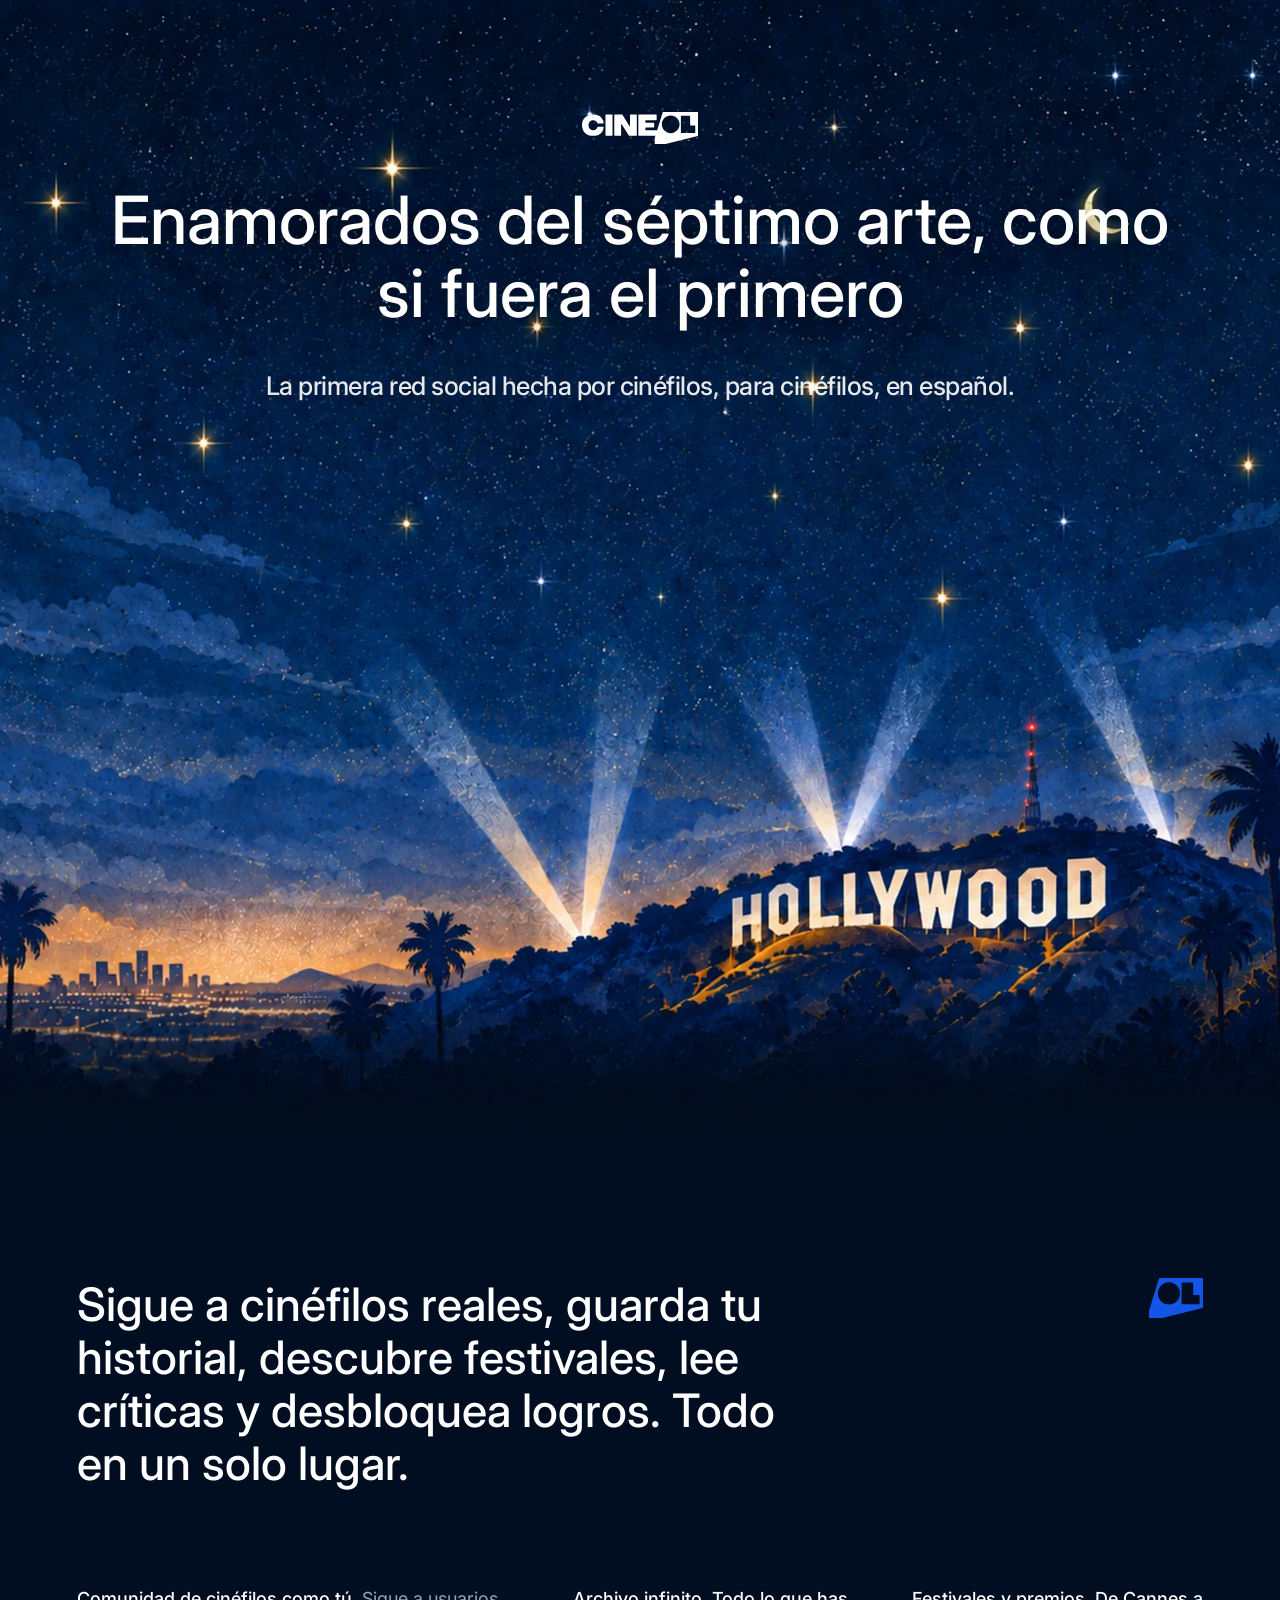
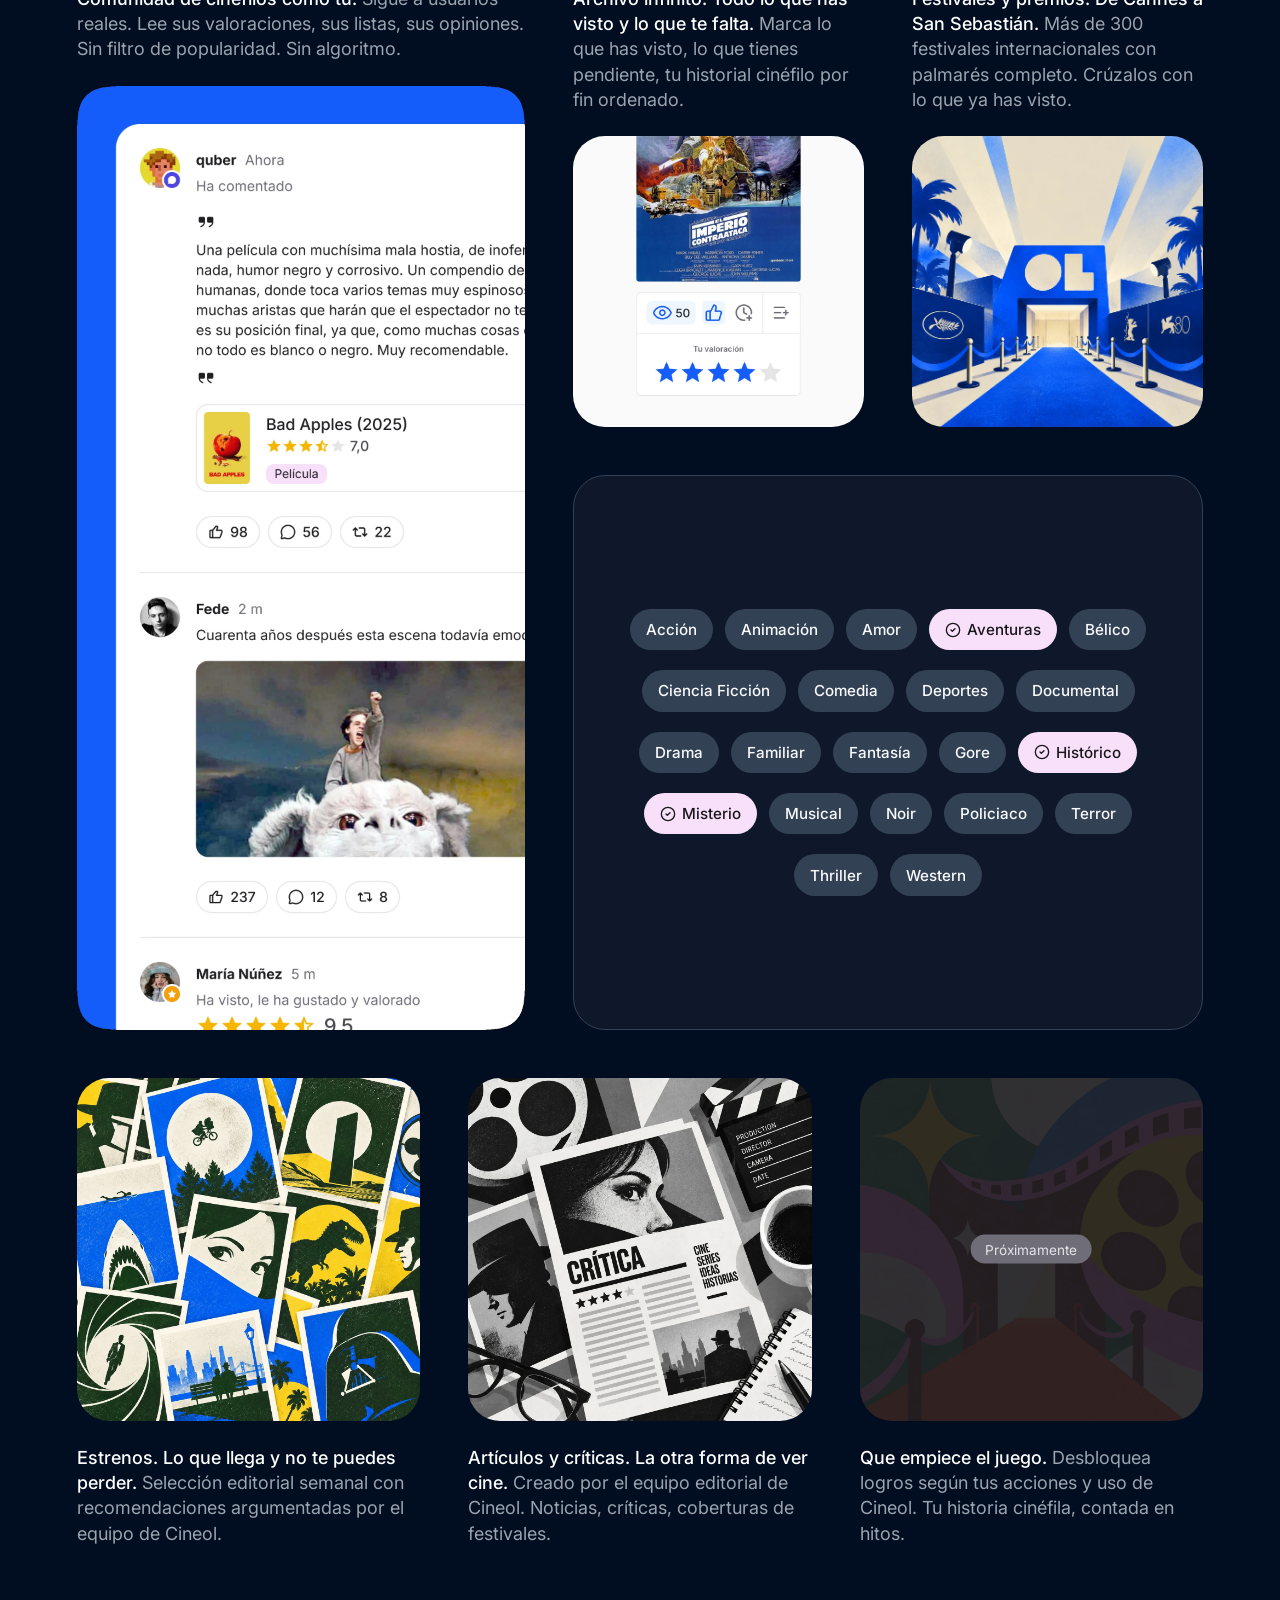
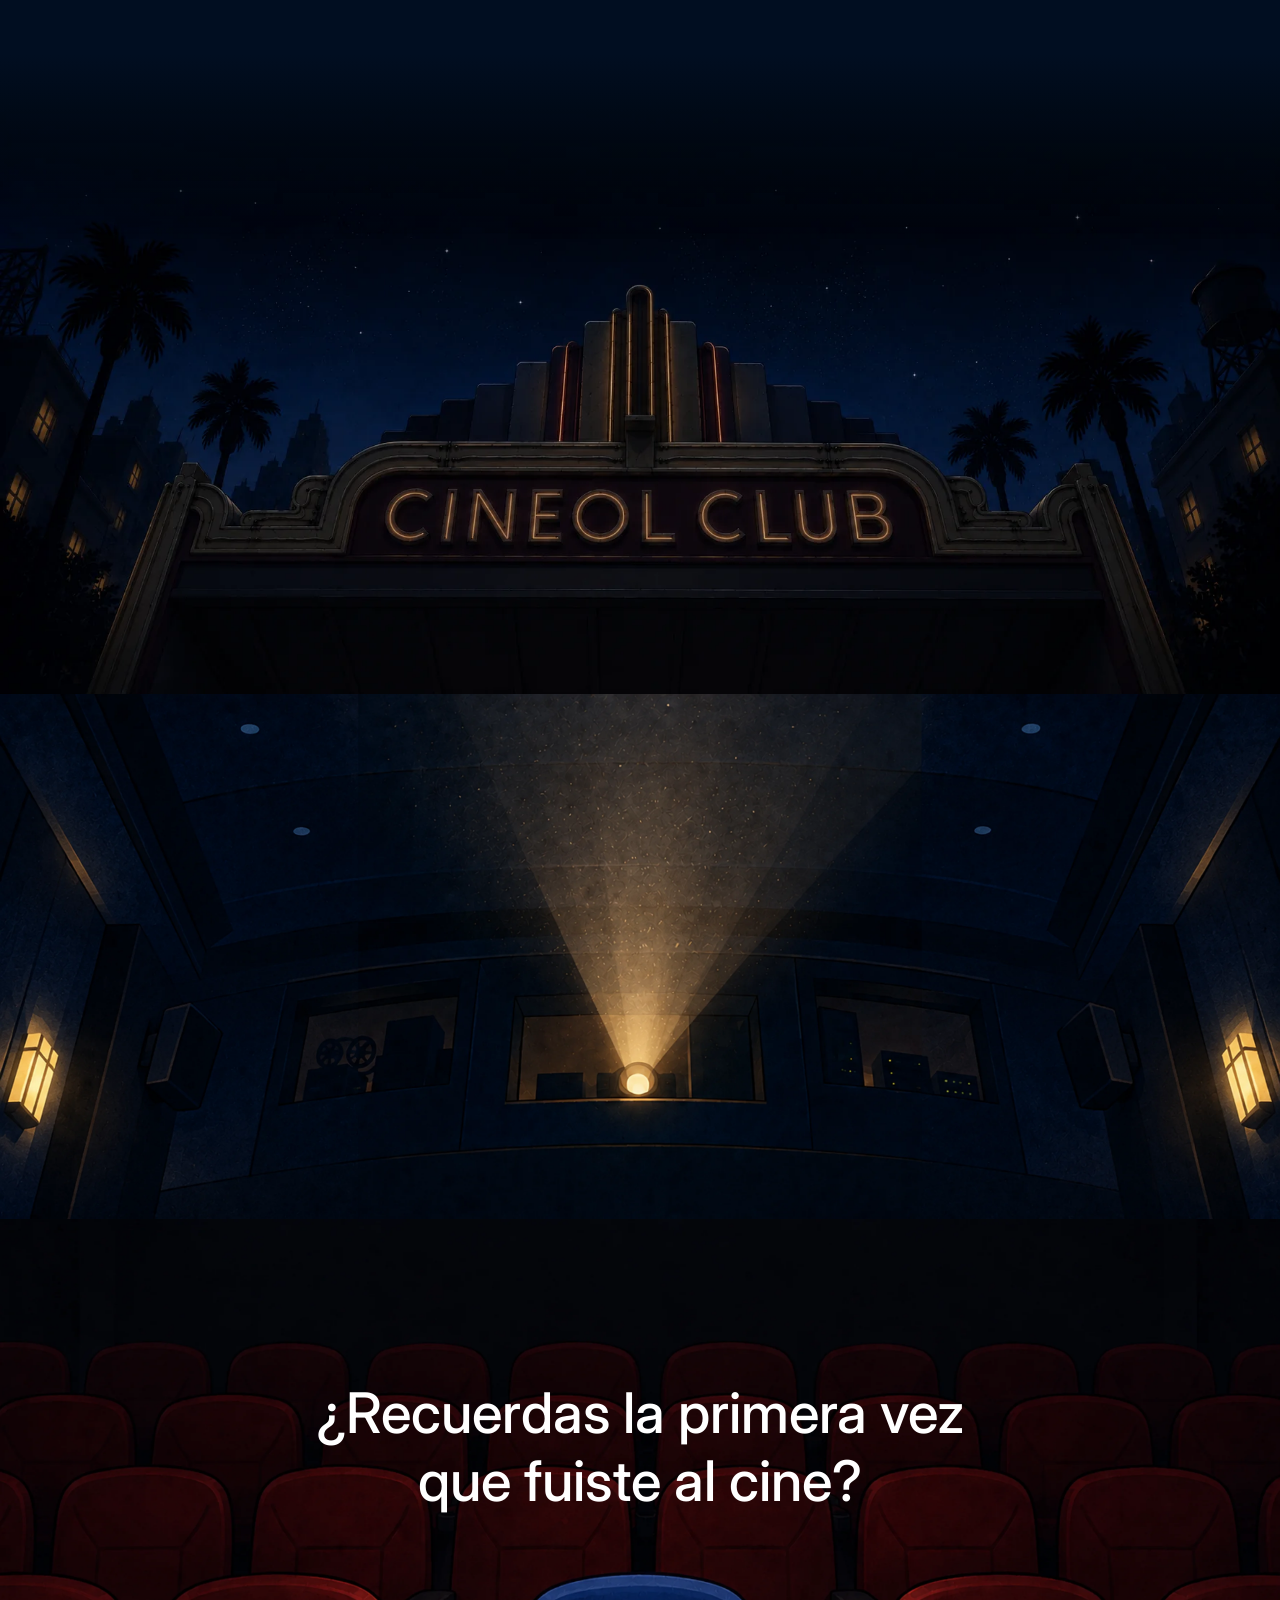
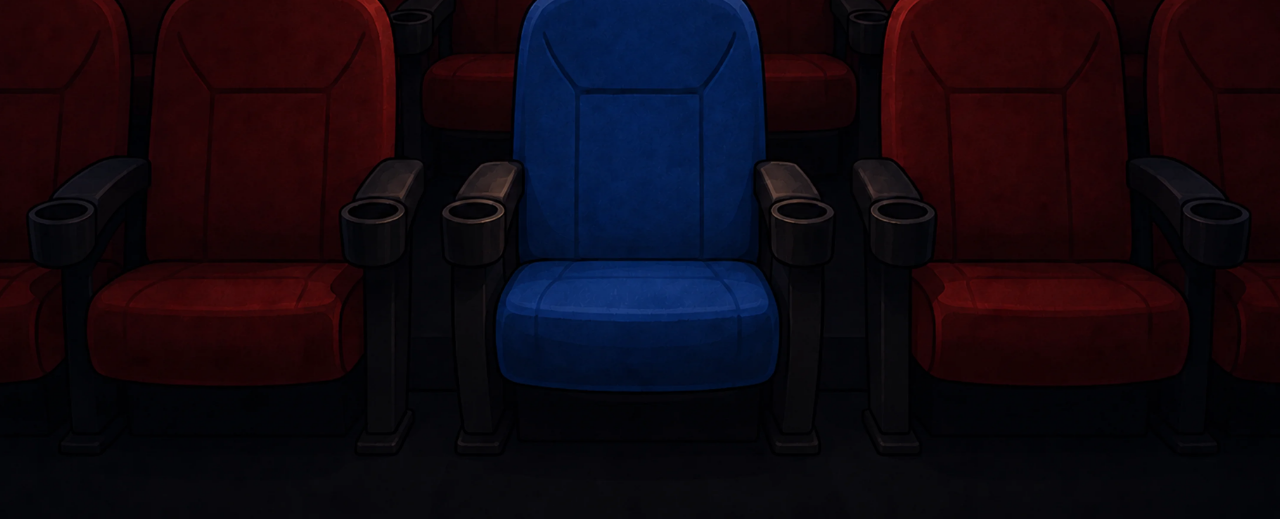
==== index.html @ 016a540c "Initial commit: Cineol landing page Prototipo estático (HTML/CSS/JS) de la landing de Cineol, constr" ====
<!DOCTYPE html>
<html lang="es">
<head>
<meta charset="UTF-8">
<meta name="viewport" content="width=device-width, initial-scale=1.0">
<title>Cineol</title>
<link rel="preconnect" href="https://fonts.googleapis.com">
<link rel="preconnect" href="https://fonts.gstatic.com" crossorigin>
<link href="https://fonts.googleapis.com/css2?family=Inter:opsz,wght@14..32,400..700&display=swap" rel="stylesheet">
<link rel="stylesheet" href="css/styles.css">
<!-- Precarga la butaca iluminada: si no, la primera vez que se llega a la
     frase final el navegador tiene que descargarla de golpe y el scroll
     parece "atascarse" justo en esa transición. -->
<link rel="preload" as="image" href="assets/3-butaca-2.webp">
</head>
<body>

  <section class="hero" id="hero">
    <img class="hero-bg" id="heroBg" src="assets/hero-bg.webp" alt="Vista nocturna del letrero de Hollywood">
    <div class="hero-content" id="heroContent">
      <img class="hero-logo" src="assets/cineol-wordmark-logo.svg" alt="Cineol">
      <h1>Enamorados del séptimo arte, como si fuera el primero</h1>
      <p>La primera red social hecha por cinéfilos, para cinéfilos, en español.</p>
    </div>
  </section>

  <section class="features" id="features">
    <div class="features-inner">

      <div class="features-heading" id="featuresHeading">
        <h2>Sigue a cinéfilos reales, guarda tu historial, descubre festivales, lee críticas y desbloquea logros. Todo en un solo lugar.</h2>
        <img class="features-heading-icon" src="assets/features-subtract-icon.svg" alt="">
      </div>

      <div class="features-grid">

        <div class="features-row features-row--top">
          <article class="feature-card feature-card--tall" data-feature>
            <p class="feature-copy"><strong>Comunidad de cinéfilos como tú.</strong> Sigue a usuarios reales. Lee sus valoraciones, sus listas, sus opiniones. Sin filtro de popularidad. Sin algoritmo.</p>
            <div class="feature-media feature-media--fill squircle"><img src="assets/features-1-feed-bg.webp" alt="Feed social de Cineol" loading="lazy"></div>
          </article>

          <div class="feature-col">
            <div class="feature-subrow">
              <article class="feature-card" data-feature>
                <p class="feature-copy"><strong>Archivo infinito. Todo lo que has visto y lo que te falta.</strong> Marca lo que has visto, lo que tienes pendiente, tu historial cinéfilo por fin ordenado.</p>
                <div class="feature-media squircle"><img src="assets/features-2-valorar-bg.webp" alt="Valorar películas en Cineol" loading="lazy"></div>
              </article>
              <article class="feature-card" data-feature>
                <p class="feature-copy"><strong>Festivales y premios. De Cannes a San Sebastián.</strong> Más de 300 festivales internacionales con palmarés completo. Crúzalos con lo que ya has visto.</p>
                <div class="feature-media squircle"><img src="assets/features-3-festivales-bg.webp" alt="Festivales en Cineol" loading="lazy"></div>
              </article>
            </div>

            <article class="feature-card feature-card--genres squircle" data-feature>
              <div class="feature-genres">
                <span class="genre-badge">Acción</span>
                <span class="genre-badge">Animación</span>
                <span class="genre-badge">Amor</span>
                <span class="genre-badge genre-badge--active"><svg viewBox="0 0 24 24" fill="none" stroke="currentColor" stroke-width="2" stroke-linecap="round" stroke-linejoin="round"><circle cx="12" cy="12" r="10"/><path d="m9 12 2 2 4-4"/></svg>Aventuras</span>
                <span class="genre-badge">Bélico</span>
                <span class="genre-badge">Ciencia Ficción</span>
                <span class="genre-badge">Comedia</span>
                <span class="genre-badge">Deportes</span>
                <span class="genre-badge">Documental</span>
                <span class="genre-badge">Drama</span>
                <span class="genre-badge">Familiar</span>
                <span class="genre-badge">Fantasía</span>
                <span class="genre-badge">Gore</span>
                <span class="genre-badge genre-badge--active"><svg viewBox="0 0 24 24" fill="none" stroke="currentColor" stroke-width="2" stroke-linecap="round" stroke-linejoin="round"><circle cx="12" cy="12" r="10"/><path d="m9 12 2 2 4-4"/></svg>Histórico</span>
                <span class="genre-badge genre-badge--active"><svg viewBox="0 0 24 24" fill="none" stroke="currentColor" stroke-width="2" stroke-linecap="round" stroke-linejoin="round"><circle cx="12" cy="12" r="10"/><path d="m9 12 2 2 4-4"/></svg>Misterio</span>
                <span class="genre-badge">Musical</span>
                <span class="genre-badge">Noir</span>
                <span class="genre-badge">Policiaco</span>
                <span class="genre-badge">Terror</span>
                <span class="genre-badge">Thriller</span>
                <span class="genre-badge">Western</span>
              </div>
            </article>
          </div>
        </div>

        <div class="features-row features-row--bottom">
          <article class="feature-card" data-feature>
            <div class="feature-media squircle"><img src="assets/features-4-estrenos-bg.webp" alt="Estrenos en Cineol" loading="lazy"></div>
            <p class="feature-copy"><strong>Estrenos. Lo que llega y no te puedes perder.</strong> Selección editorial semanal con recomendaciones argumentadas por el equipo de Cineol.</p>
          </article>
          <article class="feature-card" data-feature>
            <div class="feature-media squircle"><img src="assets/features-5-articulos-bg.webp" alt="Artículos en Cineol" loading="lazy"></div>
            <p class="feature-copy"><strong>Artículos y críticas. La otra forma de ver cine.</strong> Creado por el equipo editorial de Cineol. Noticias, críticas, coberturas de festivales.</p>
          </article>
          <article class="feature-card feature-card--upcoming" data-feature>
            <div class="feature-media squircle">
              <img src="assets/features-6-proximamente-bg.webp" alt="Logros en Cineol" loading="lazy">
              <span class="feature-badge">Próximamente</span>
            </div>
            <p class="feature-copy"><strong>Que empiece el juego.</strong> Desbloquea logros según tus acciones y uso de Cineol. Tu historia cinéfila, contada en hitos.</p>
          </article>
        </div>

      </div>
    </div>
  </section>

  <section class="cta" id="cta">

    <div class="cta-fachada">
      <img src="assets/1-fachada-bg.webp" alt="Fachada de Cineol Club" loading="lazy">
    </div>

    <div class="cta-projector">
      <img class="cta-projector-base" src="assets/2-sala-proyector-1.webp" alt="Sala de proyección de Cineol" loading="lazy">
      <img class="cta-projector-frame is-active" src="assets/2-sala-proyector-1.webp" alt="" data-frame loading="lazy">
      <img class="cta-projector-frame" src="assets/2-sala-proyector-2.webp" alt="" data-frame loading="lazy">
      <img class="cta-projector-frame" src="assets/2-sala-proyector-3.webp" alt="" data-frame loading="lazy">
    </div>

    <div class="seats-wrapper" id="seatsWrapper">
      <a class="seats-pin" id="seatsPin" href="#" aria-label="Entrar en Cineol">
        <!-- TODO: sustituir href por la URL real de entrada a Cineol -->
        <img class="seats-bg" id="seatsBg" src="assets/3-butaca-1.webp" alt="Butacas de cine, una de ellas en azul">
        <div class="seats-overlay">
          <p class="seats-line" id="seatsLine"></p>
          <div class="seats-welcome" id="seatsWelcome">
            <h2>Bienvenido a Cineol</h2>
            <p>Aquí tienes tu sitio.</p>
          </div>
        </div>
        <span class="seats-cue" id="seatsCue">Pulsa sobre la butaca</span>
      </a>
    </div>

  </section>

  <script src="js/main.js"></script>
</body>
</html>
---- css/styles.css ----
:root {
  /* Tokens de marca extraídos del archivo de Figma de Cineol */
  --cineol-black: #201f23;
  --cineol-white: #ffffff;
  --cineol-border: #e5e5e5;
  --cineol-secondary: #4c4b53;
  --cineol-placeholder: #6f6d78;
  --cineol-brand-blue: #155dfc;
  --blue-50: #eff6ff;
  --gray-400: #9ca3af;
  --pink-utility: #f9e0fa;
  --neutral-700: #404040;
  --zinc-200: #e4e4e7;
  --zinc-900: #18181b;
  --slate-900: #0f172a;
  --slate-700: #334155;
  --slate-50: #f8fafc;
}

* { margin: 0; padding: 0; box-sizing: border-box; }
/* min-height (no height): con "height:100%" en un documento cuyo contenido
   desborda el viewport, el motor trata el body como si midiera solo 1 viewport
   a efectos de "position:sticky", y el Hero (100vh) se queda sin margen para
   pegarse — por eso no se quedaba fijo al hacer scroll. */
html, body { min-height: 100%; }
body {
  font-family: "Inter", -apple-system, BlinkMacSystemFont, "Segoe UI", sans-serif;
  background: #000000; /* negro real de la página, no el token de componente */
}

section {
  position: sticky;
  top: 0;
  height: 100vh;
  width: 100%;
  overflow: hidden;
}

/* ---- HERO ---- */
/* Alto fijo en vh (no en función del ancho de la imagen): así el punto en el
   que aparece el letrero es siempre el mismo, sea cual sea la forma de la
   ventana. object-fit:cover rellena ese alto recortando los laterales si
   hace falta, pero nunca encoge ni deja bordes vacíos. Sigue sin sticky:
   es más alto que 1 viewport y fluye con normalidad en el documento. */
.hero {
  position: relative;
  top: auto;
  height: 130vh;
  overflow: hidden;
  z-index: 1;
  background: #000000;
}
/* Funde el borde inferior de la ilustración (no es negro puro) con el
   fondo de Features, para que no se note el corte entre secciones. */
.hero::after {
  content: "";
  position: absolute;
  bottom: 0;
  left: 0;
  width: 100%;
  height: 20vh;
  background: linear-gradient(to bottom, transparent, #010e21);
  pointer-events: none;
}
.hero-bg {
  position: absolute;
  top: 0;
  left: 0;
  display: block;
  width: 100%;
  height: 100%;
  object-fit: cover;
  object-position: top center;
  user-select: none;
  pointer-events: none;
}
.hero-content {
  position: absolute; /* superpuesto sobre hero-bg, no empuja su altura */
  top: 0;
  left: 0;
  width: 100%;
  text-align: center;
  color: white;
  display: flex;
  flex-direction: column;
  align-items: center;
  gap: 2.5rem;
  padding: 112px 1.5rem 0;
}
.hero-logo {
  height: 32px;
  width: auto;
}
.hero-content h1 {
  font-family: "Inter", sans-serif;
  font-weight: 500;
  font-size: clamp(2.2rem, 5.2vw, 5rem);
  line-height: 1.1;
  text-shadow: 0 4px 24px rgba(0, 0, 0, 0.4);
  max-width: 1108px;
}
.hero-content p {
  font-weight: 500;
  font-size: clamp(1.1rem, 2vw, 2rem);
  letter-spacing: -0.02em;
  opacity: 0.9;
}

/* ---- FEATURES ---- */
/* Anula la regla genérica sticky/100vh: esta sección crece con su contenido
   (grid bento de varias filas), solo el Hero necesita quedarse fijado detrás. */
.features {
  position: relative;
  top: auto;
  height: auto;
  min-height: 100vh;
  overflow: visible;
  z-index: 2;
  background: #010e21;
  color: white;
  padding: 12vh 6vw;
}
.features-inner {
  display: flex;
  flex-direction: column;
  gap: 96px;
  max-width: 1440px;
  margin: 0 auto;
}
.features-heading {
  display: flex;
  align-items: flex-start;
  justify-content: space-between;
  gap: 2rem;
}
.features-heading h2,
.features-heading-icon {
  opacity: 0;
  transform: translateY(24px);
  transition: opacity 0.8s ease, transform 0.8s ease;
}
.features-heading-icon {
  transition-delay: 0.2s; /* el icono entra un poco después que el título */
}
.features-heading.visible h2 {
  opacity: 1;
  transform: translateY(0);
}
.features-heading.visible .features-heading-icon {
  opacity: 0.9;
  transform: translateY(0);
}
.features-heading h2 {
  font-family: "Inter", sans-serif;
  font-weight: 500;
  font-size: clamp(1.8rem, 3.6vw, 3.5rem);
  line-height: 1.15;
  max-width: 728px;
}
.features-heading-icon {
  flex-shrink: 0;
  height: 40px;
  width: auto;
}

.features-grid {
  display: flex;
  flex-direction: column;
  gap: 3rem;
}
.features-row {
  display: flex;
  gap: 3rem;
}
.features-row--top {
  align-items: stretch;
}
.feature-col {
  flex: 1 1 0;
  display: flex;
  flex-direction: column;
  gap: 3rem;
}
.feature-subrow {
  display: flex;
  gap: 3rem;
}

/* Tarjetas: base común */
.feature-card {
  display: flex;
  flex-direction: column;
  gap: 1.5rem;
  opacity: 0;
  transform: translateY(28px); /* entra desde abajo, desplazamiento sutil */
  transition: opacity 0.7s ease, transform 0.7s ease;
  transition-delay: var(--reveal-delay, 0s);
}
.feature-card.visible {
  opacity: 1;
  transform: translateY(0);
}
.feature-copy {
  font-size: 1.125rem;
  line-height: 1.4;
  color: var(--gray-400);
}
.feature-copy strong {
  color: white;
  font-weight: 500;
}
/* Squircle: esquinas suaves y continuas tipo iOS. Un mask SVG estirado al
   100%/100% de cada caja distorsiona en óvalo las cajas no cuadradas (lo
   probé y se veía fatal), así que en su lugar se usa un border-radius
   generoso con una curva ligeramente más suave que el arco por defecto
   (aproximación práctica; el "corner smoothing" exacto de Figma no es
   replicable 1:1 en CSS estándar sin un mask por-elemento). */
.squircle {
  border-radius: 32px; /* radio real de Figma */
  /* Esquina squircle (continuidad tipo iOS) vía CSS nativo: si el navegador
     no soporta "corner-shape" (aún experimental, solo Chromium reciente),
     esta línea se ignora sin más y se queda el border-radius normal. */
  corner-shape: squircle;
}
.feature-media {
  position: relative;
  overflow: hidden;
  aspect-ratio: 1 / 1;
}
.feature-media img {
  width: 100%;
  height: 100%;
  object-fit: cover;
  display: block;
}

/* Tarjeta alta (columna izquierda, fila superior) */
.feature-card--tall {
  flex: 0 0 448px;
  max-width: 448px;
}
.feature-card--tall .feature-media--fill {
  flex: 1;
  aspect-ratio: auto;
}
.features-row--top .feature-col .feature-subrow .feature-card {
  flex: 1 1 0;
}

/* Tarjeta de géneros (badges, sin imagen): ocupa todo el alto disponible
   de la columna (flex:1) y centra el contenido dentro. */
.feature-card--genres {
  flex: 1;
  background: var(--slate-900);
  border: 1px solid var(--slate-700);
  padding: 2.5rem;
  align-items: center;
  justify-content: center;
}
.feature-genres {
  display: flex;
  flex-wrap: wrap;
  gap: 20px 12px; /* fila 20px, columna 12px - medidas reales de Figma */
  justify-content: center;
  align-content: center;
}
.genre-badge {
  background: var(--slate-700);
  color: var(--slate-50);
  padding: 0.7rem 1rem;
  border-radius: 9999px;
  font-size: 0.95rem;
  font-weight: 500;
  white-space: nowrap;
  display: inline-flex;
  align-items: center;
  gap: 0.4rem;
}
.genre-badge--active {
  background: var(--pink-utility);
  color: var(--zinc-900);
}
.genre-badge svg {
  width: 16px;
  height: 16px;
  flex-shrink: 0;
}

/* Fila inferior: 3 tarjetas iguales */
.features-row--bottom .feature-card {
  flex: 1 1 0;
}

/* Logros / Próximamente: la imagen apenas se intuye, fundida con el fondo.
   El fondo de esta tarjeta concreta es --cineol-black (#201f23), el mismo
   token que usa Figma en esta capa - no el negro puro de la página. */
.feature-card--upcoming .feature-media {
  background: var(--cineol-black);
}
.feature-card--upcoming .feature-media img {
  opacity: 0.08;
}
.feature-badge {
  position: absolute;
  top: 50%;
  left: 50%;
  transform: translate(-50%, -50%);
  background: var(--cineol-placeholder);
  color: var(--zinc-200);
  padding: 0.4rem 0.9rem;
  border-radius: 9999px;
  font-size: 0.85rem;
  white-space: nowrap;
}

@media (max-width: 900px) {
  .features-row,
  .feature-subrow {
    flex-direction: column;
  }
  .feature-card--tall {
    flex-basis: auto;
    max-width: none;
  }
  .features-heading {
    flex-direction: column-reverse;
  }
}

/* ---- CTA ---- */
/* Igual que Features: anula sticky/100vh genérico, este bloque contiene
   varias piezas (fachada, proyector, butacas) y su propio tramo pinned. */
.cta {
  position: relative;
  top: auto;
  height: auto;
  overflow: visible;
  z-index: 3;
  background: #000000;
}

.cta-fachada,
.cta-projector {
  width: 100%;
  line-height: 0;
}
.cta-fachada {
  position: relative;
}
/* Funde el fondo de Features con la parte superior de la fachada (tampoco
   es de un negro puro), para que no se note el corte entre secciones. */
.cta-fachada::before {
  content: "";
  position: absolute;
  top: 0;
  left: 0;
  width: 100%;
  height: 20vh;
  background: linear-gradient(to bottom, #010e21, transparent);
  pointer-events: none;
  z-index: 1;
}
.cta-fachada img,
.cta-projector-base,
.cta-projector-frame {
  width: 100%;
  display: block;
}

.cta-projector {
  position: relative;
}
.cta-projector-base {
  position: relative; /* fija la altura real del contenedor; nunca cambia */
}
/* Solo el haz de luz (franja central) hace crossfade entre frames; el resto
   de la imagen (lámparas de pared, ventanas de proyección) viene siempre
   de .cta-projector-base y no se mueve. El % debe cubrir el cono de luz
   en su punto más ancho (arriba) sin llegar a las lámparas de los lados. */
.cta-projector-frame {
  position: absolute;
  top: 0;
  left: 0;
  opacity: 0;
  clip-path: inset(0 28% 0 28%);
  transition: opacity 0.1s ease;
}
.cta-projector-frame.is-active {
  opacity: 1;
}

/* ---- Butacas: ciclo automático de frases (última sección, sin más
   contenido debajo, así que no hace falta bloquear el scroll a mano: al
   llegar aquí ya se está en el final del documento). ---- */
.seats-wrapper {
  position: relative;
  height: 100vh;
}
.seats-pin {
  position: sticky;
  top: 0;
  height: 100vh;
  display: block;
  overflow: hidden;
  text-decoration: none;
  pointer-events: none; /* solo se activa el click en el estado final */
}
.seats-pin.is-final {
  pointer-events: auto;
  cursor: pointer;
}
.seats-bg {
  position: absolute;
  inset: 0;
  width: 100%;
  height: 100%;
  object-fit: cover;
  object-position: bottom center;
}
.seats-overlay {
  position: absolute;
  inset: 0;
  text-align: center;
  color: white;
}
/* .seats-line y .seats-welcome comparten exactamente la misma posición
   (superpuestos vía position:absolute) para que el usuario siempre lea el
   texto principal a la misma altura, sea cual sea la frase activa.
   Posición anclada a la butaca, no a un px fijo: la butaca azul del asset
   siempre aparece al 39.53vh de la imagen (constante, medido por color de
   píxel - object-fit:cover con height:100vh hace que ese % no varíe con la
   resolución). El bloque de 3 líneas (192px de alto en desktop, ver abajo)
   debe terminar 16px por encima de ese punto, de ahí "39.53vh - 196px". */
.seats-line,
.seats-welcome {
  position: absolute;
  top: calc(39.53vh - 196px);
  left: 50%;
  transform: translateX(-50%);
  width: 100%;
}
.seats-line {
  font-size: 56px;
  font-weight: 500;
  max-width: 720px;
  margin: 0 auto;
  padding: 0 1.5rem;
  opacity: 0;
  transition: opacity 0.4s ease;
}
.seats-line.is-visible {
  opacity: 1;
}
/* "Bienvenido a Cineol" y "Aquí tienes tu sitio" animan por separado y
   escalonados (igual que "Pulsa sobre la butaca"): título primero,
   subtítulo 0.15s después. */
.seats-welcome h2,
.seats-welcome p {
  opacity: 0;
  transform: translateY(10px);
  transition: opacity 0.6s ease, transform 0.6s ease;
}
.seats-welcome h2 {
  font-size: 56px;
  font-weight: 500;
}
.seats-welcome p {
  margin-top: 0.5rem;
  font-size: 40px;
  font-weight: 400;
  transition-delay: 0.15s;
}
.seats-welcome.is-visible h2 {
  opacity: 1;
  transform: translateY(0);
}
.seats-welcome.is-visible p {
  opacity: 0.8;
  transform: translateY(0);
}
/* Encima de la butaca azul, no debajo - despejada de su silueta */
.seats-cue {
  position: absolute;
  left: 50%;
  top: calc(39.53vh - 38px);
  transform: translateX(-50%) translateY(10px); /* entra con un pequeño desplazamiento hacia arriba, como las features */
  color: rgba(255, 255, 255, 0.4);
  font-size: 18px;
  font-weight: 700;
  opacity: 0;
  transition: opacity 0.6s ease, transform 0.6s ease;
}
.seats-cue.is-visible {
  opacity: 1;
  transform: translateX(-50%) translateY(0);
}

/* Los tamaños de fuente se reducen en móvil (si no, "Pulsa sobre la butaca"
   no cabía sin solaparse con "Aquí tienes tu sitio"). El bloque, ya más
   bajo (137px vs 180px en desktop), sigue anclado a la misma butaca al
   39.53vh, terminando igualmente 16px por encima de ella. */
@media (max-width: 600px) {
  .seats-line,
  .seats-welcome h2 {
    font-size: 32px;
  }
  .seats-welcome p {
    font-size: 22px;
  }
  .seats-line,
  .seats-welcome {
    top: calc(39.53vh - 153px);
  }
  .seats-cue {
    font-size: 14px;
    top: calc(39.53vh - 33px);
  }
}
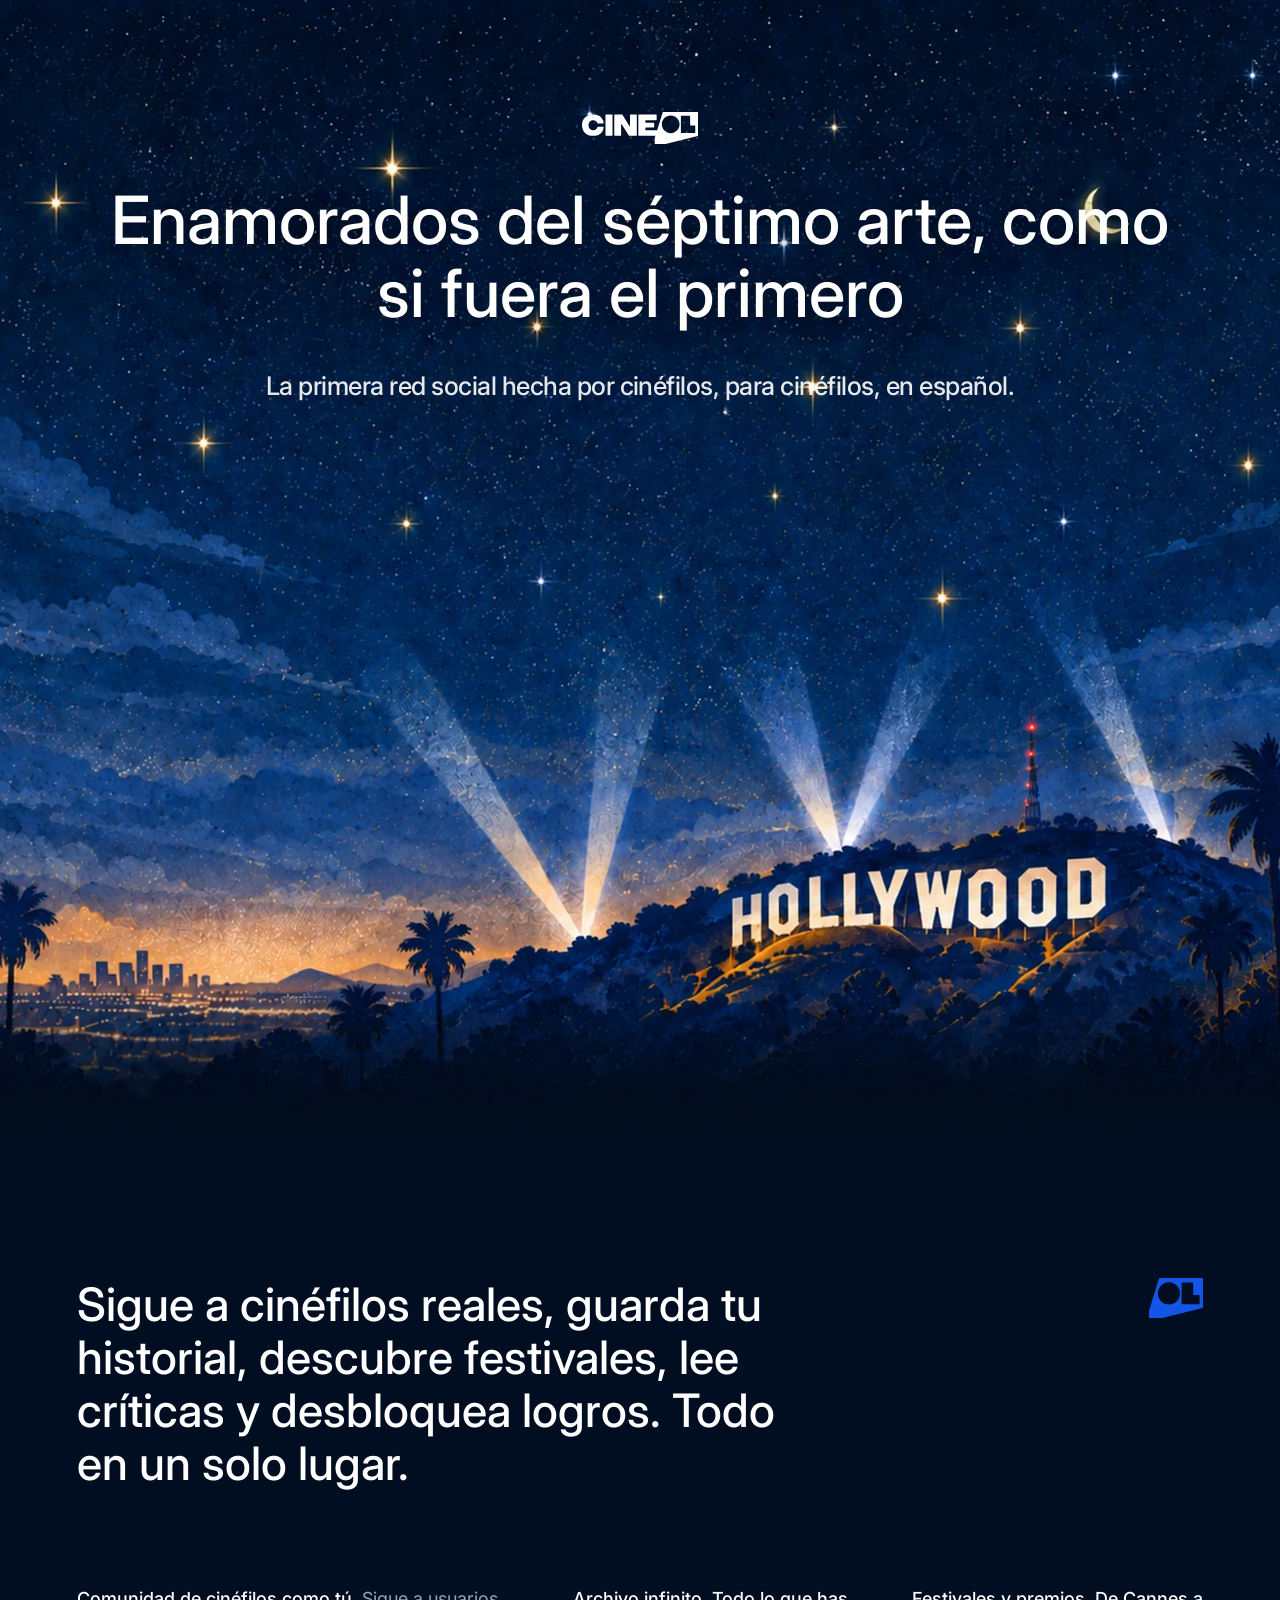
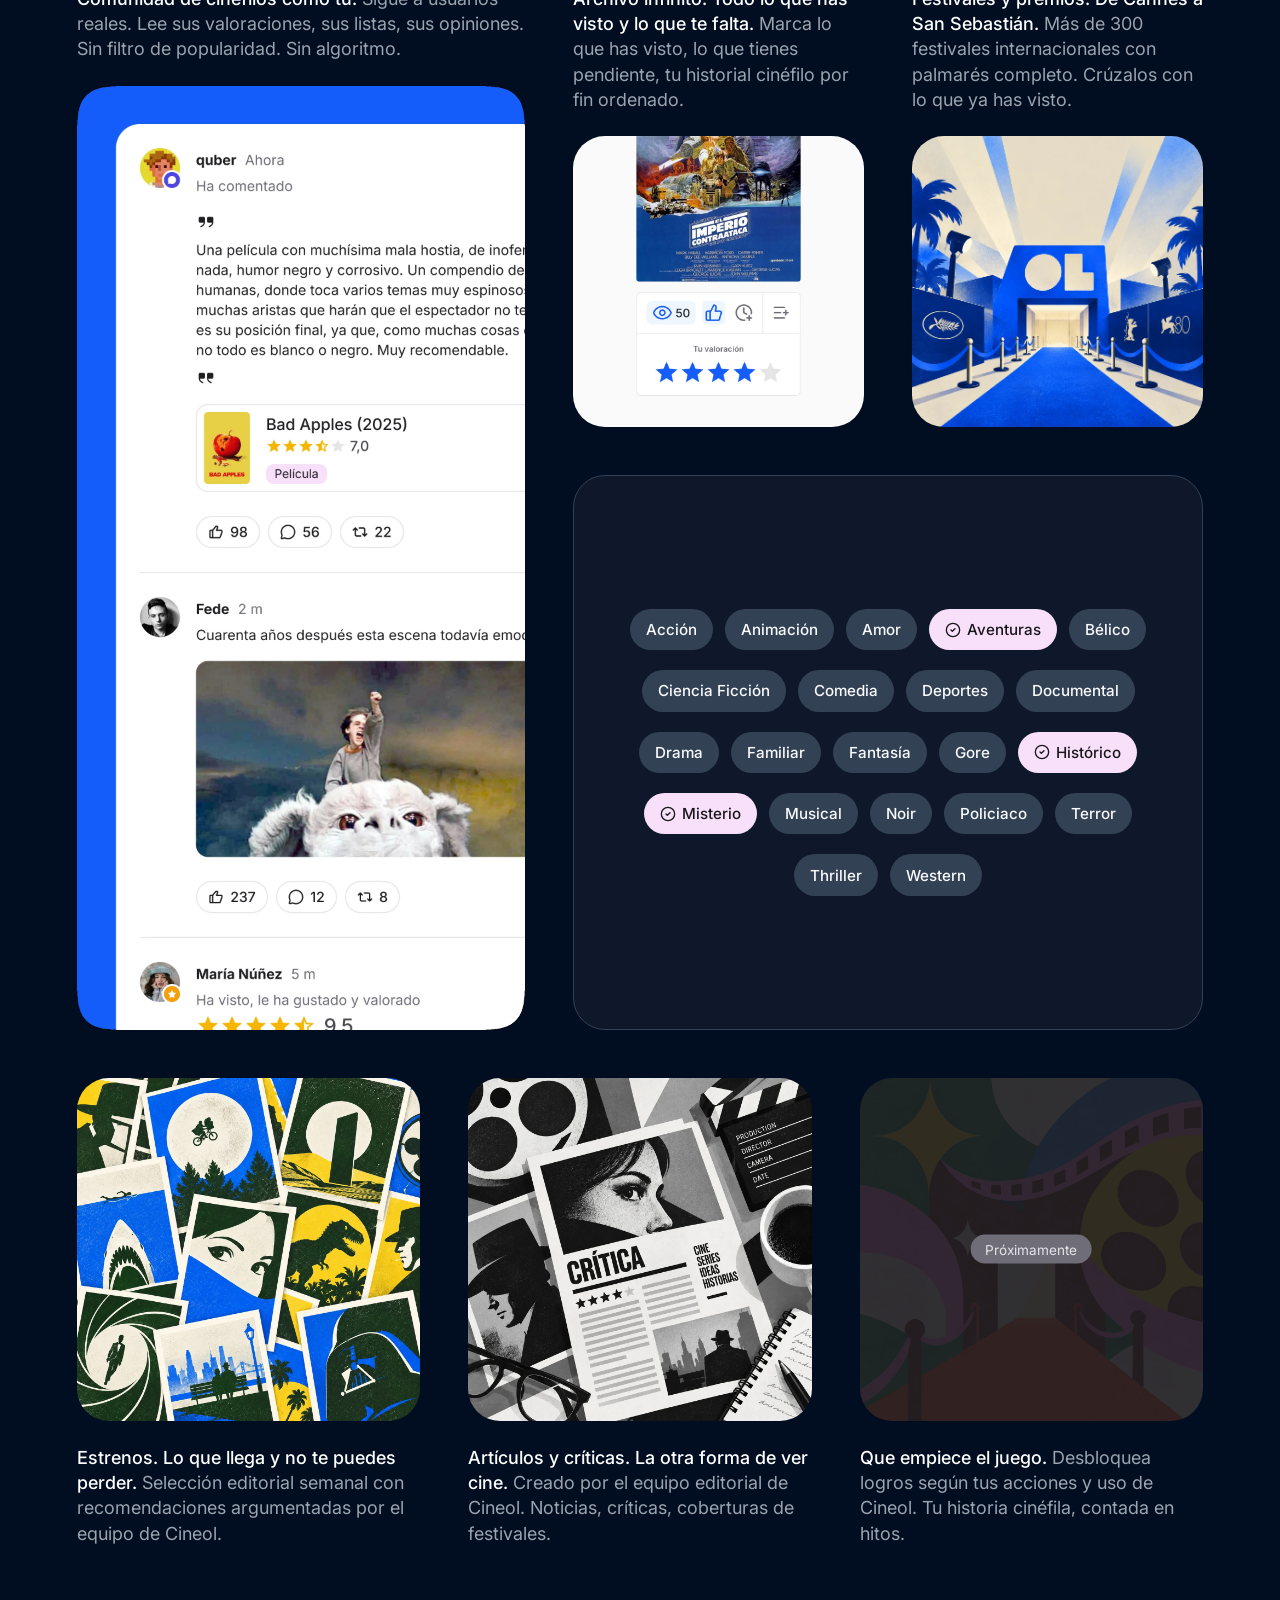
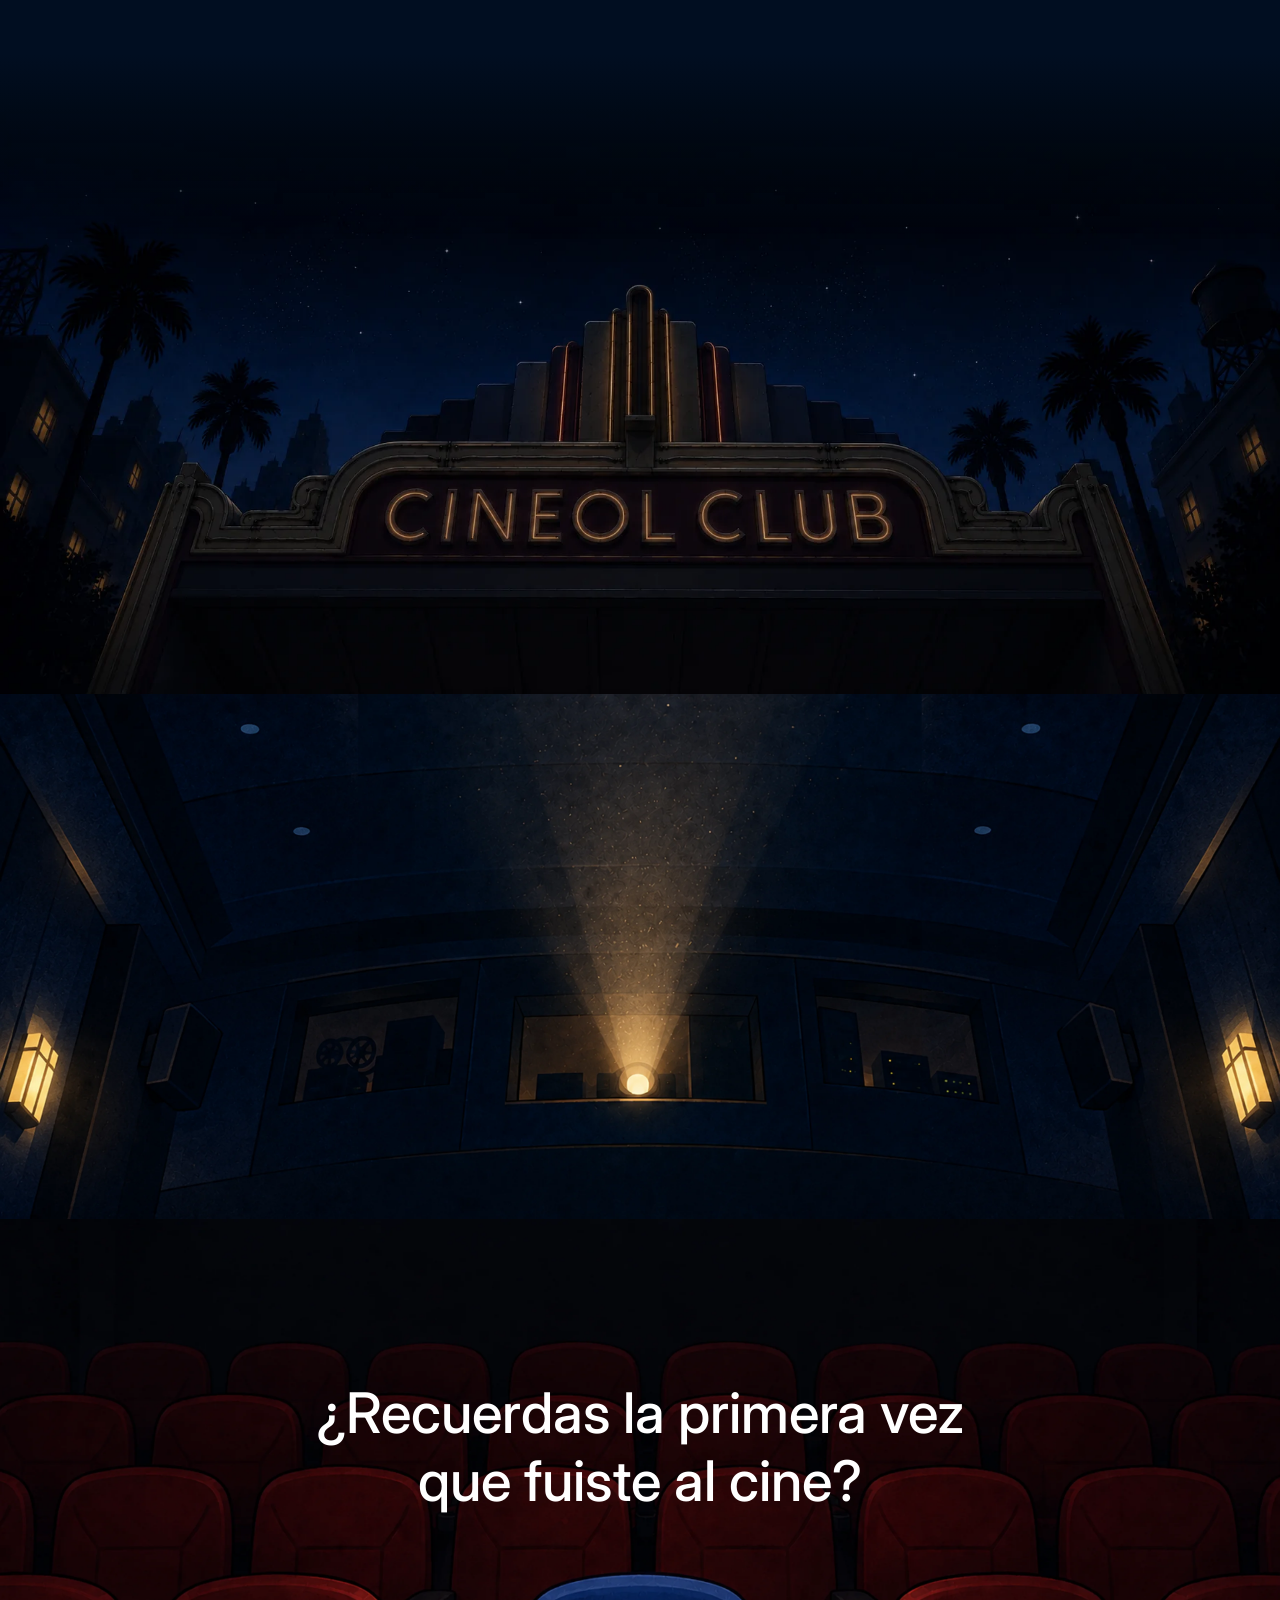
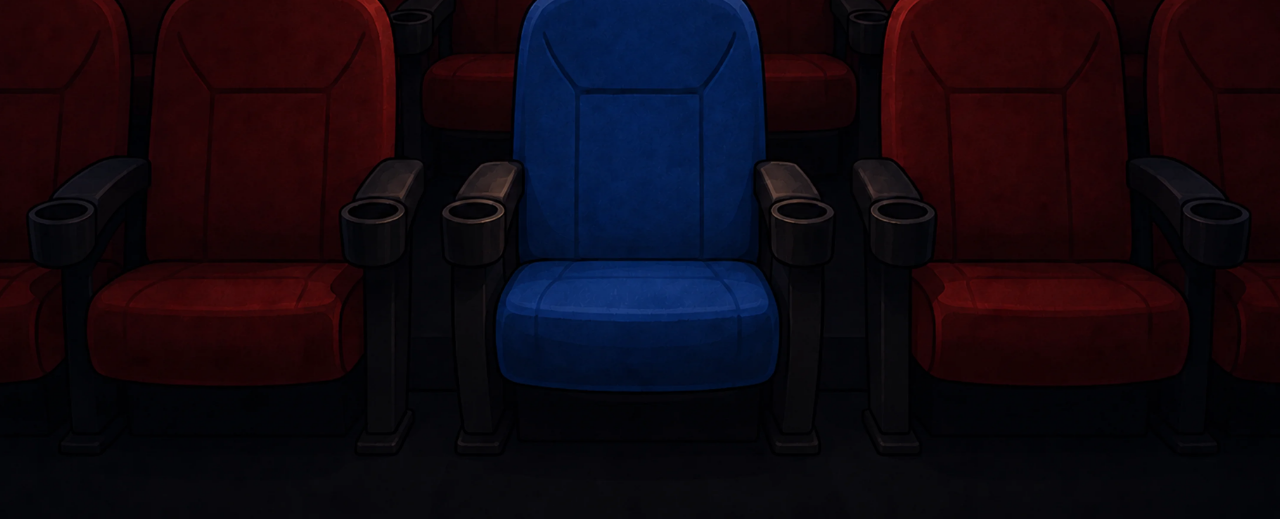
==== commit 9d968556: "Apunta el CTA de butacas a cineol.net El enlace de la butaca en el estado final ya no es un placehol" ====
--- a/index.html
+++ b/index.html
@@ -116,8 +116,7 @@
     </div>
 
     <div class="seats-wrapper" id="seatsWrapper">
-      <a class="seats-pin" id="seatsPin" href="#" aria-label="Entrar en Cineol">
-        <!-- TODO: sustituir href por la URL real de entrada a Cineol -->
+      <a class="seats-pin" id="seatsPin" href="https://www.cineol.net/" aria-label="Entrar en Cineol">
         <img class="seats-bg" id="seatsBg" src="assets/3-butaca-1.webp" alt="Butacas de cine, una de ellas en azul">
         <div class="seats-overlay">
           <p class="seats-line" id="seatsLine"></p>
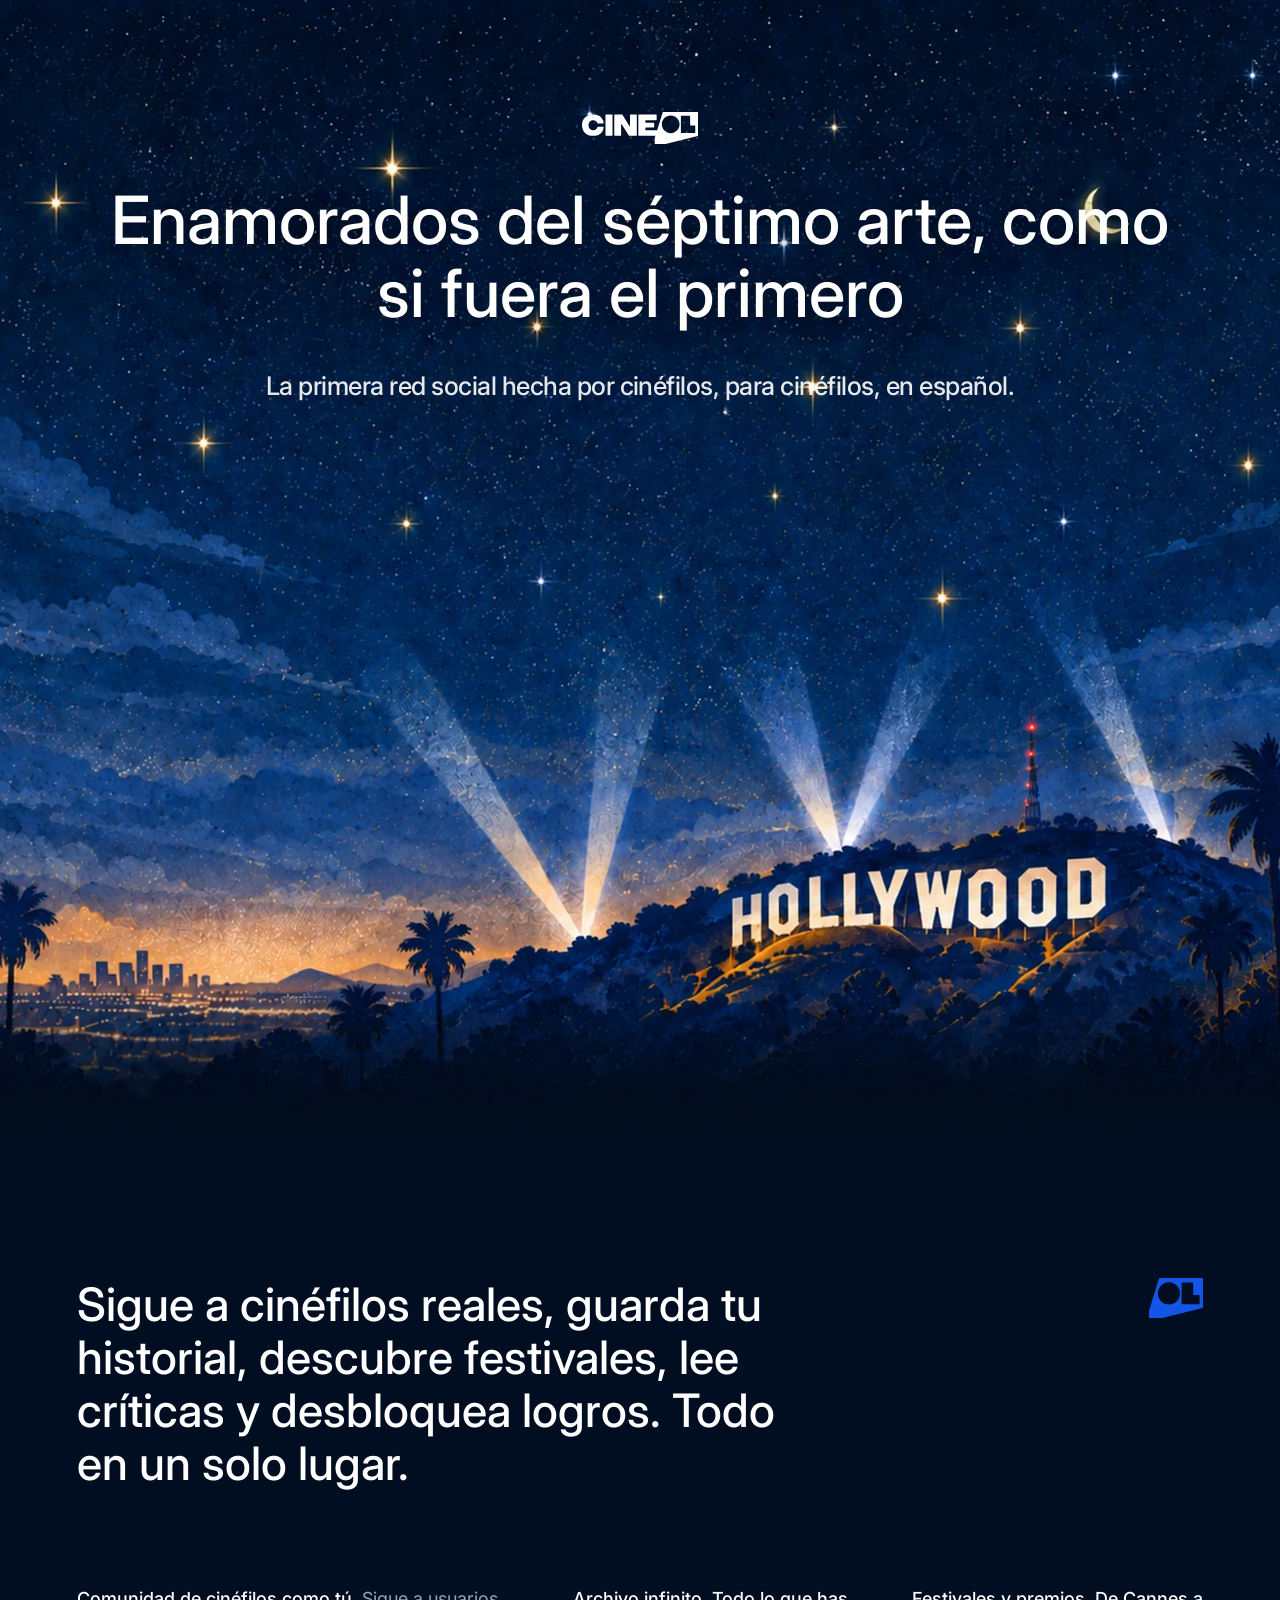
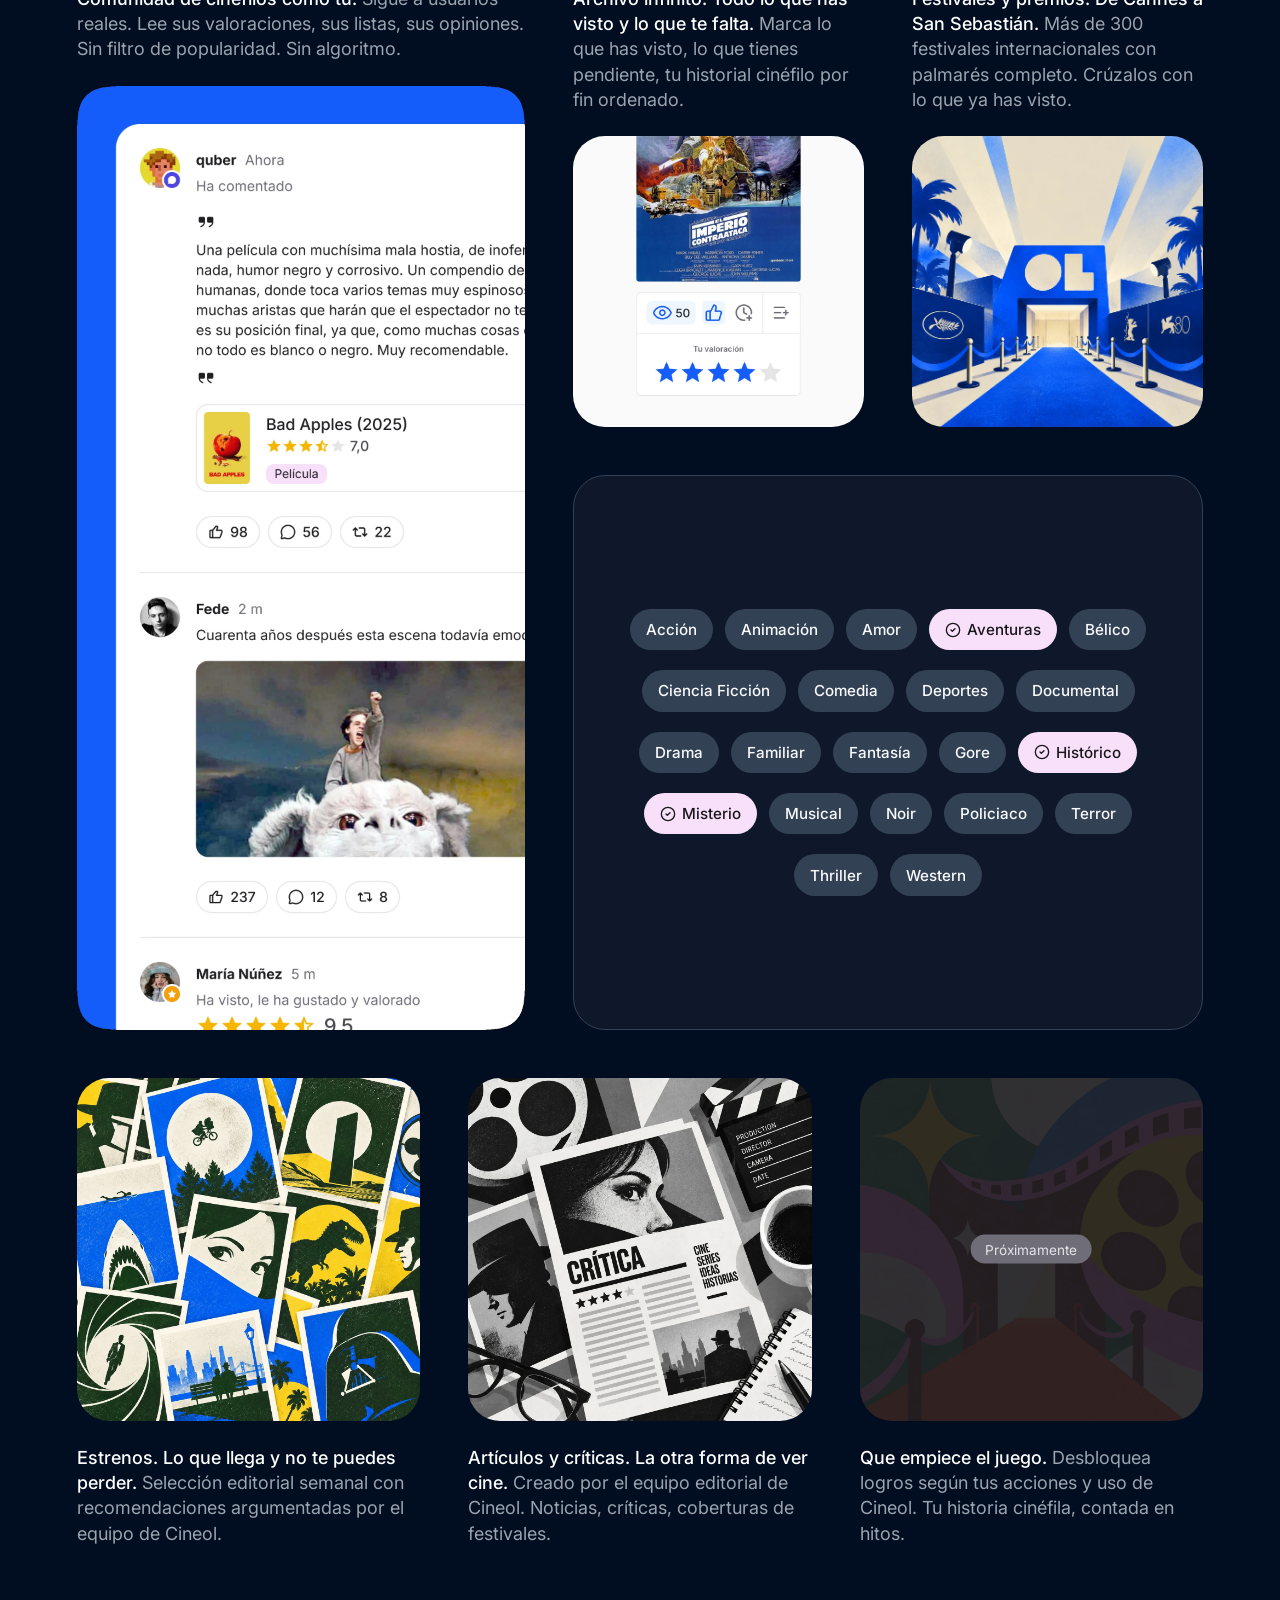
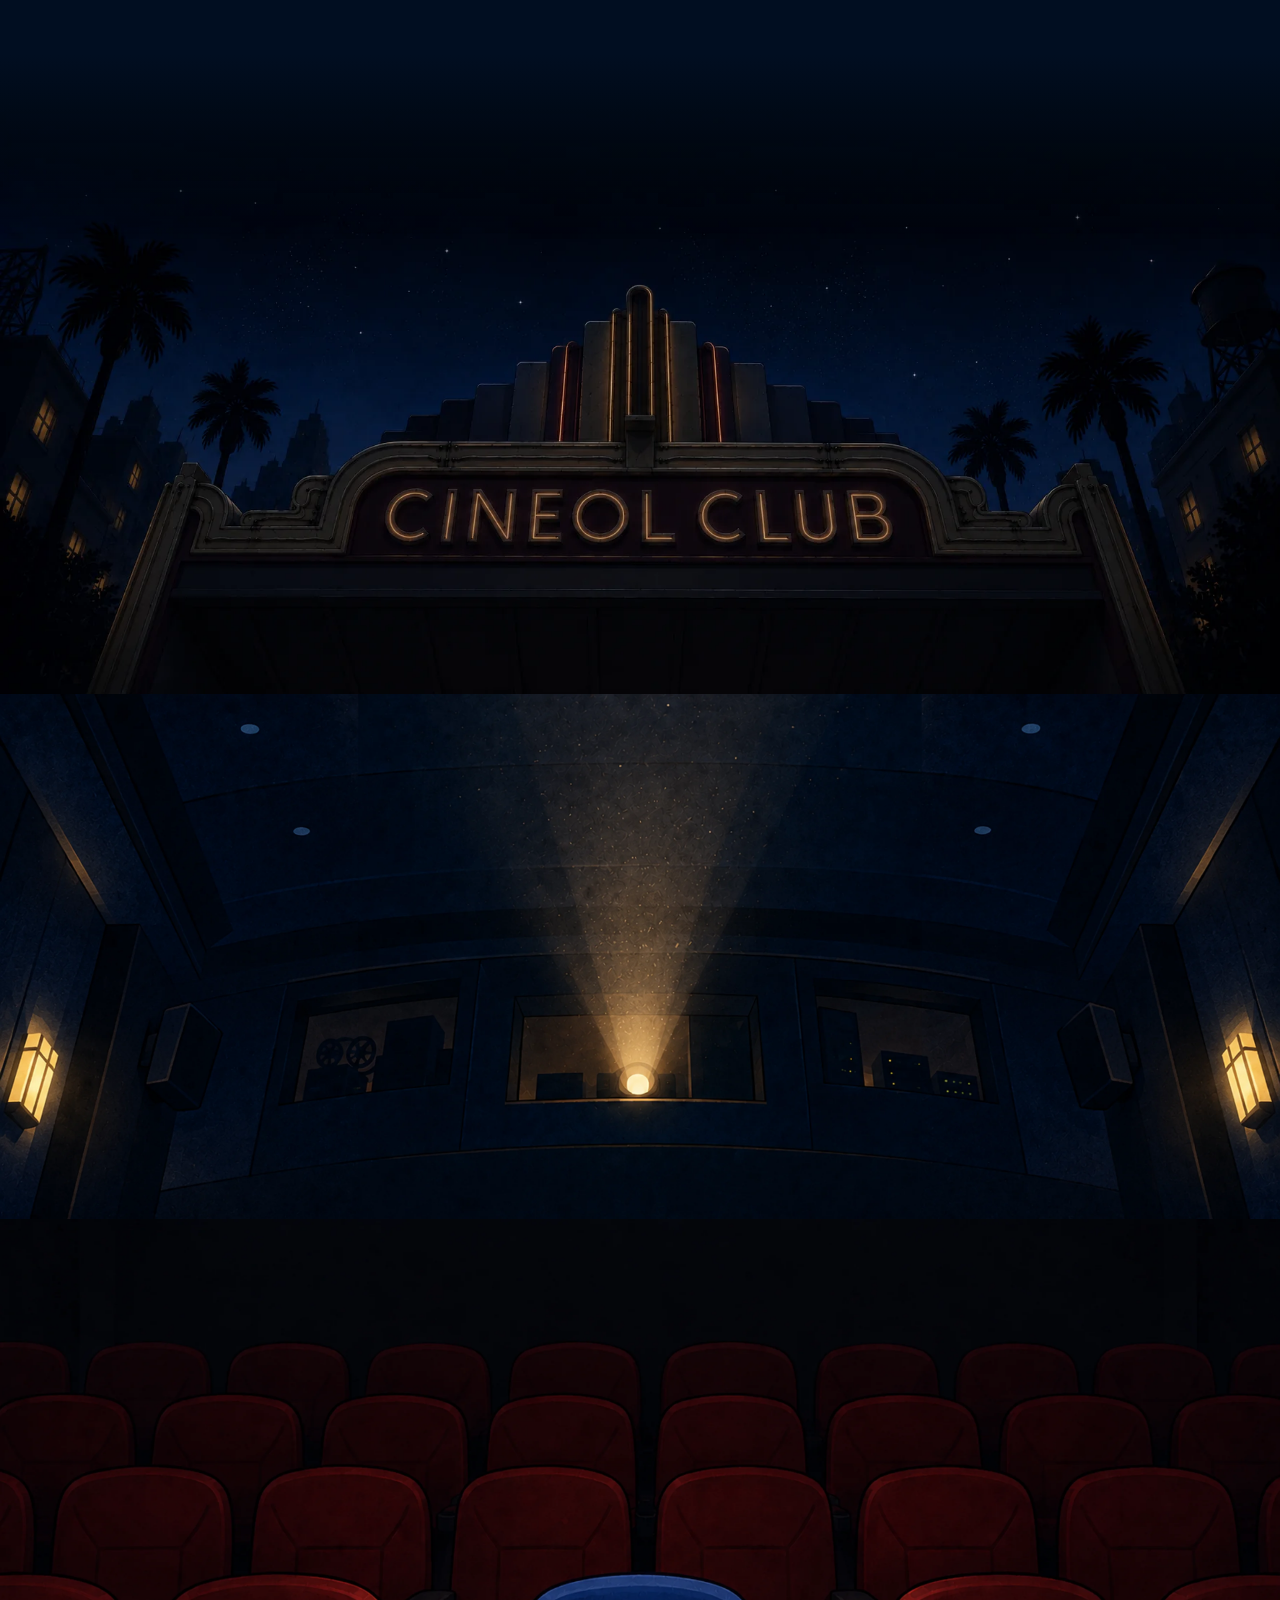
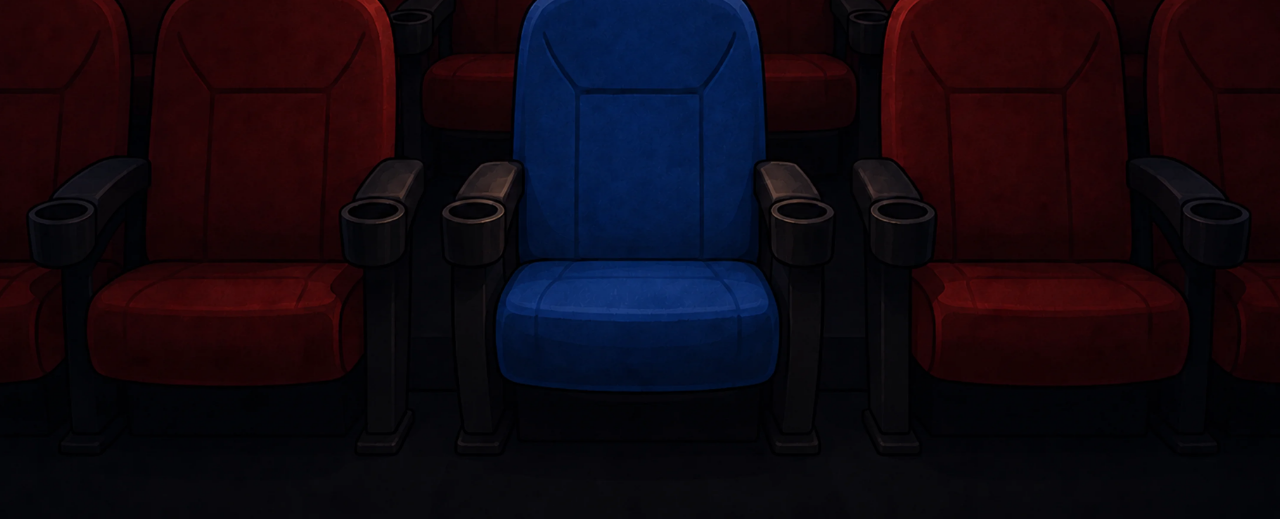
==== commit 0592c7a1: "Ajustes finales de la zona de butacas - Frase final: "Las primeras veces nunca se olvidan." - Crossf" ====
--- a/index.html
+++ b/index.html
@@ -126,6 +126,7 @@
           </div>
         </div>
         <span class="seats-cue" id="seatsCue">Pulsa sobre la butaca</span>
+        <span class="seats-loader" id="seatsLoader" aria-hidden="true"><span class="seats-loader-fill"></span></span>
       </a>
     </div>
 
--- a/css/styles.css
+++ b/css/styles.css
@@ -446,10 +446,11 @@
   margin: 0 auto;
   padding: 0 1.5rem;
   opacity: 0;
+  transition: opacity 0.8s ease; /* salida suave (crossfade con la frase siguiente) */
+}
+.seats-line.is-visible {
+  opacity: 1;
   transition: opacity 0.4s ease;
-}
-.seats-line.is-visible {
-  opacity: 1;
 }
 /* "Bienvenido a Cineol" y "Aquí tienes tu sitio" animan por separado y
    escalonados (igual que "Pulsa sobre la butaca"): título primero,
@@ -493,6 +494,41 @@
 .seats-cue.is-visible {
   opacity: 1;
   transform: translateX(-50%) translateY(0);
+}
+
+/* Loader ficticio: barra que se rellena durante toda la secuencia de la zona
+   de butacas para indicar cuánto falta hasta que la butaca es clicable.
+   128x5, extremos redondos, fondo blanco al 20 %, relleno --cineol-brand-blue
+   (= Cineol/brand-new-car en Figma, #155dfc) al 100 %,
+   de izquierda a derecha. Centrada sobre el logo de 3-butaca-2.webp
+   (centro al 1173/2560 = 45.82vh). */
+.seats-loader {
+  position: absolute;
+  left: 50%;
+  top: calc(45.82vh - 2.5px);
+  width: 128px;
+  height: 5px;
+  transform: translateX(-50%);
+  border-radius: 999px;
+  background: rgba(255, 255, 255, 0.2);
+  opacity: 0;
+  pointer-events: none;
+  transition: none; /* al ocultarse desaparece de golpe, sin fade-out */
+}
+.seats-loader.is-visible {
+  opacity: 1;
+  transition: opacity 0.4s ease;
+}
+.seats-loader-fill {
+  display: block;
+  width: 0;
+  height: 100%;
+  border-radius: 999px;
+  background: var(--cineol-brand-blue);
+}
+.seats-loader.is-running .seats-loader-fill {
+  width: 100%;
+  transition: width var(--loader-duration, 8s) linear;
 }
 
 /* Los tamaños de fuente se reducen en móvil (si no, "Pulsa sobre la butaca"
